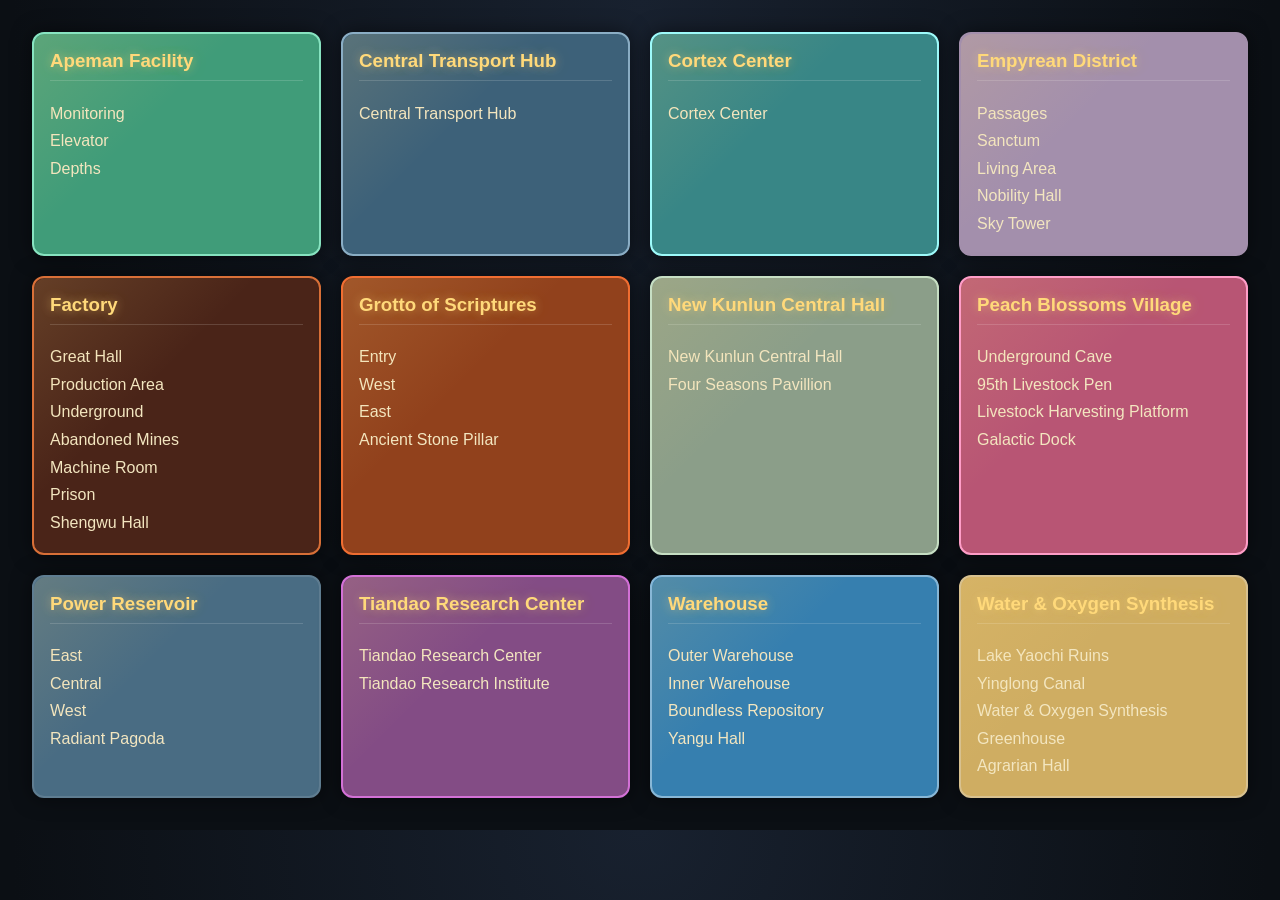
==== index.html @ e706ed25 "Add files via upload" ====
<!DOCTYPE html>
<html lang="en">
<head>
  <meta charset="UTF-8">
  <meta name="viewport" content="width=device-width, initial-scale=1.0">
  <meta http-equiv="X-UA-Compatible" content="ie=edge">
  <title>9 sols map</title>
  <link rel="stylesheet" href="style.css">
</head>

<body>

  <div class="apeman-facility">
    <h3>Apeman Facility</h3>
    <li><a href="Map/apeman facility monitoring.PNG">Monitoring</a></li>
    <li><a href="Map/apeman facility elevator.PNG">Elevator</a></li>
    <li><a href="Map/apeman facility depths.PNG">Depths</a></li>
  </div>

  <div class="central-transport-hub">
    <h3>Central Transport Hub</h3>
    <li><a href="Map/central transport hub.PNG">Central Transport Hub</a></li>
  </div>

  <div class="cortex-center">
    <h3>Cortex Center</h3>
    <li><a href="Map/cortex center.PNG">Cortex Center</a></li>
  </div>

  <div class="empyrean-district">
    <h3>Empyrean District</h3>
    <li><a href="Map/empyrean/passages.PNG">Passages</a></li>
    <li><a href="Map/empyrean/sanctum.PNG">Sanctum</a></li>
    <li><a href="Map/empyrean/living area.PNG">Living Area</a></li>
    <li><a href="Map/empyrean/nobility hall.PNG">Nobility Hall</a></li>
    <li><a href="Map/empyrean/sky tower.PNG">Sky Tower</a></li>
  </div>

  <div class="factory">
    <h3>Factory</h3>
    <li><a href="Map/Factory/greathall.PNG">Great Hall</a></li>
    <li><a href="Map/Factory/production area.PNG">Production Area</a></li>
    <li><a href="Map/Factory/underground.PNG">Underground</a></li>
    <li><a href="Map/Factory/abandoned mines.PNG">Abandoned Mines</a></li>
    <li><a href="Map/Factory/machine room.PNG">Machine Room</a></li>
    <li><a href="Map/Factory/prison.PNG">Prison</a></li>
    <li><a href="Map/Factory/shengwu hall.PNG">Shengwu Hall</a></li>
  </div>

  <div class="grotto-scriptures">
    <h3>Grotto of Scriptures</h3>
    <li><a href="Map/grotto of scriptures/entry.PNG">Entry</a></li>
    <li><a href="Map/grotto of scriptures/west.PNG">West</a></li>
    <li><a href="Map/grotto of scriptures/east.PNG">East</a></li>
    <li><a href="Map/grotto of scriptures/acient stone pillar.PNG">Ancient Stone Pillar</a></li>
  </div>

  <div class="new-kunlun-central-hall">
    <h3>New Kunlun Central Hall</h3>
    <li><a href="Map/new kunlun central hall.PNG">New Kunlun Central Hall</a></li>
    <li><a href="Map/four seasons pavillion.PNG">Four Seasons Pavillion</a></li>
  </div>

  <div class="peach-blossoms">
    <h3>Peach Blossoms Village</h3>
    <li><a href="Map/peach blossoms village/underground cave.PNG">Underground Cave</a></li>
    <li><a href="Map/peach blossoms village/95th livestock pen.PNG">95th Livestock Pen</a></li>
    <li><a href="Map/peach blossoms village/livestock harvesting platform.PNG">Livestock Harvesting Platform</a></li>
    <li><a href="Map/peach blossoms village/galactic dock.PNG">Galactic Dock</a></li>
  </div>

  <div class="power-reservoir">
    <h3>Power Reservoir</h3>
    <li><a href="Map/power reservoir/east.PNG">East</a></li>
    <li><a href="Map/power reservoir/central.PNG">Central</a></li>
    <li><a href="Map/power reservoir/west.PNG">West</a></li>
    <li><a href="Map/power reservoir/radian pagoda.PNG">Radiant Pagoda</a></li>
  </div>

  <div class="tiandao-research">
    <h3>Tiandao Research Center</h3>
    <li><a href="Map/tiandao/research center.PNG">Tiandao Research Center</a></li>
    <li><a href="Map/tiandao/research institute.PNG">Tiandao Research Institute</a></li>
  </div>

  <div class="warehouse">
    <h3>Warehouse</h3>
    <li><a href="Map/Warehouse/Outer Warehouse.PNG">Outer Warehouse</a></li>
    <li><a href="Map/Warehouse/inner warehouse.PNG">Inner Warehouse</a></li>
    <li><a href="Map/Warehouse/Boundless Repository.PNG">Boundless Repository</a></li>
    <li><a href="Map/Warehouse/Yangu Hall.PNG">Yangu Hall</a></li>
  </div>

  <div class="water-oxygen">
    <h3>Water & Oxygen Synthesis</h3>
    <li><a href="Map/oxygen/lake yaochi ruins.PNG">Lake Yaochi Ruins</a></li>
    <li><a href="Map/oxygen/yinglong canal.PNG">Yinglong Canal</a></li>
    <li><a href="Map/oxygen/water and oxygen synthesis.PNG">Water & Oxygen Synthesis</a></li>
    <li><a href="Map/oxygen/greenhouse.PNG">Greenhouse</a></li>
    <li><a href="Map/oxygen/agrarian hall.PNG">Agrarian Hall</a></li>
  </div>

</body>
</html>
---- style.css ----
/* Nine Sols Theme */

body {
    background: #0b0f14;
    color: #e8d9b5;
    font-family: "Segoe UI", sans-serif;
    margin: 0;
    padding: 2rem;

    display: grid;
    grid-template-columns: repeat(auto-fit, minmax(280px, 1fr));
    gap: 20px;

    background-image:
        radial-gradient(circle at top, #18212f 0%, #0b0f14 60%);
}

/* Base Card */

div {
    padding: 1rem;
    border-radius: 12px;
    border: 2px solid rgba(255,255,255,.1);
    box-shadow: 0 0 20px rgba(0,0,0,.5);
    transition: 0.3s;
}

div:hover {
    transform: translateY(-5px);
    box-shadow: 0 0 25px rgba(255,215,100,.25);
}

h3 {
    margin-top: 0;
    border-bottom: 1px solid rgba(255,255,255,.15);
    padding-bottom: .5rem;
    color: #ffd97a;
}

ul,
li {
    list-style: none;
    margin: 0;
    padding: 0;
}

a {
    color: #f3e6c0;
    text-decoration: none;
    display: block;
    padding: .3rem 0;
}

a:hover {
    color: #ffd97a;
}

/* Apeman Facility */
.apeman-facility {
    background: #409c79;
    border-color: #88e4c1;
}

/* Central Transport Hub */
.central-transport-hub {
    background: #3d6179;
    border-color: #8baec5;
}

/* New Kunlun Central Hall */
.new-kunlun-central-hall {
    background: #8b9e89;
    border-color: #c7dfc4;
}

/* Power Reservoir */
.power-reservoir {
    background: #496c83;
    border-color: #5f7d91;
}

/* Cortex Center */
.cortex-center {
    background: #388686;
    border-color: #9efafa;
}

/* Factory */
.factory {
    background: #4a2418;
    border-color: #d97038;
}

/* Warehouse */
.warehouse {
    background: #367faf;
    border-color: #88b7d6;
}

/* Grotto of Scriptures */
.grotto-scriptures {
    background: #91411c;
    border-color: #f06e32;
}

/* Empyrean District */
.empyrean-district {
    background: #a38fac;
    border-color: #a38fac;
}

/* Water & Oxygen Synthesis */
.water-oxygen {
    background: #cfad62;
    border-color: #d8c18f;
}

/* Tiandao Research Center */
.tiandao-research {
    background: #834c85;
    border-color: #d371d6;
}

/* Peach Blossoms Village */
.peach-blossoms {
    background: #b85574;
    border-color: #ff9ec8;
}

div {
    position: relative;
    overflow: visible;
}

div::before {
    content: "";
    position: absolute;
    inset: 0;
    border-radius: 12px;

    background:
        linear-gradient(
            135deg,
            rgba(255,215,122,.15),
            transparent 40%
        );

    pointer-events: none;
}

h3 {
    text-shadow:
        0 0 10px rgba(255,215,122,.4),
        0 0 20px rgba(255,215,122,.2);
}
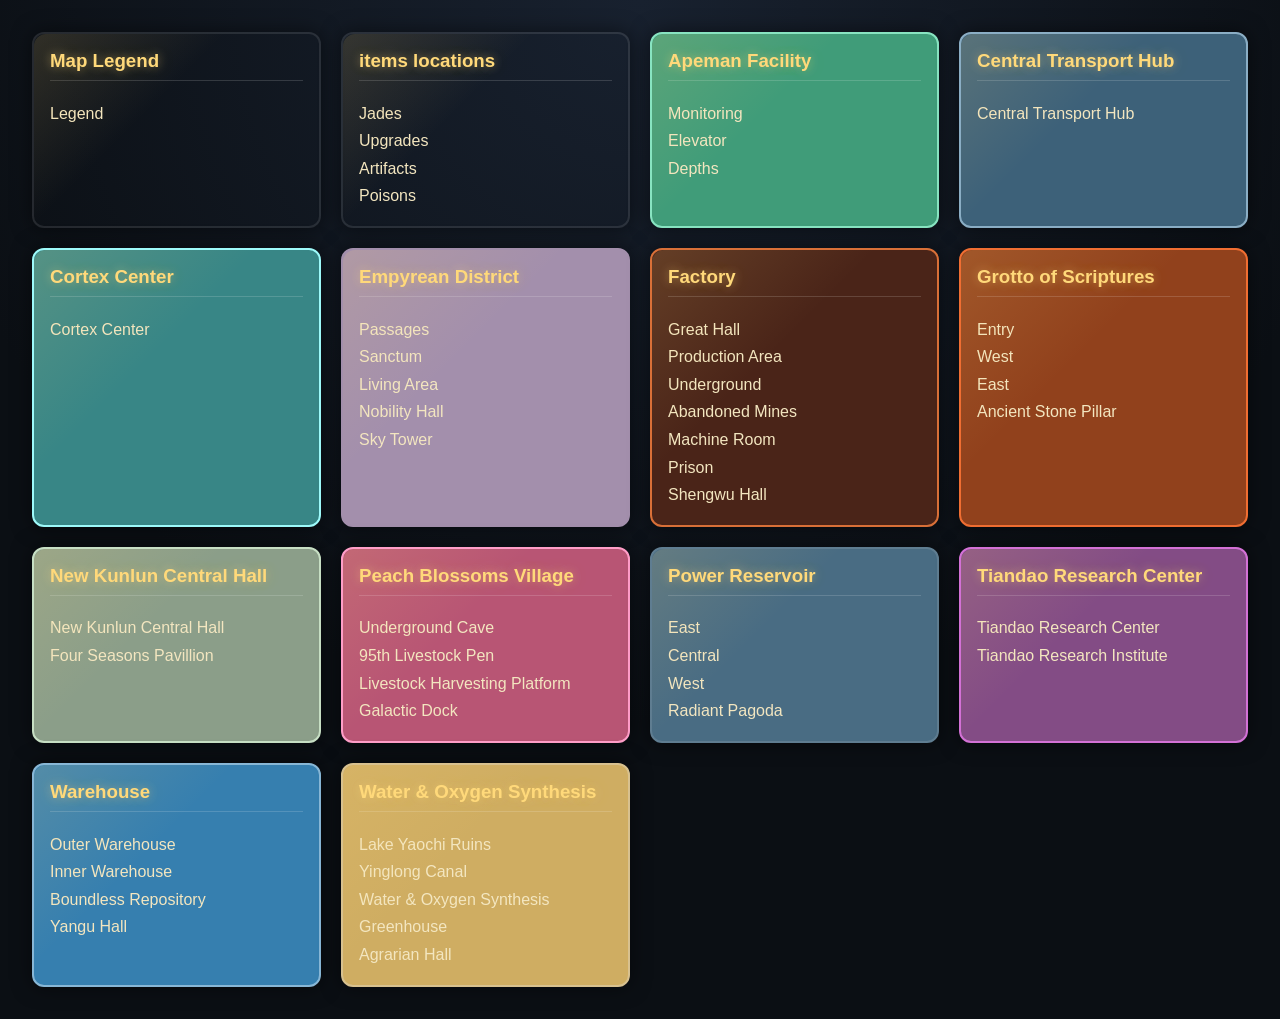
==== commit e19f0bcd: "Add files via upload" ====
--- a/index.html
+++ b/index.html
@@ -9,6 +9,20 @@
 </head>
 
 <body>
+  <div>
+    <h3>Map Legend</h3>
+    <li><a href="map legend.PNG">Legend</a></li>
+  </div>
+
+  <div>
+    <h3>items locations</h3>
+    <ul>
+      <li><a href="jades.html">Jades</a></li>
+      <li><a href="upgrades.html">Upgrades</a></li>
+      <li><a href="artifacts.html">Artifacts</a></li>
+      <li><a href="poisons.html">Poisons</a></li>
+    </ul>
+  </div>
 
   <div class="apeman-facility">
     <h3>Apeman Facility</h3>
--- a/style.css
+++ b/style.css
@@ -42,6 +42,18 @@
     list-style: none;
     margin: 0;
     padding: 0;
+}
+
+table {
+    width: 100%;
+    border-collapse: collapse;
+}
+
+th,
+td {
+    border: 1px solid #ccc;
+    padding: 8px;
+    text-align: center;
 }
 
 a {
